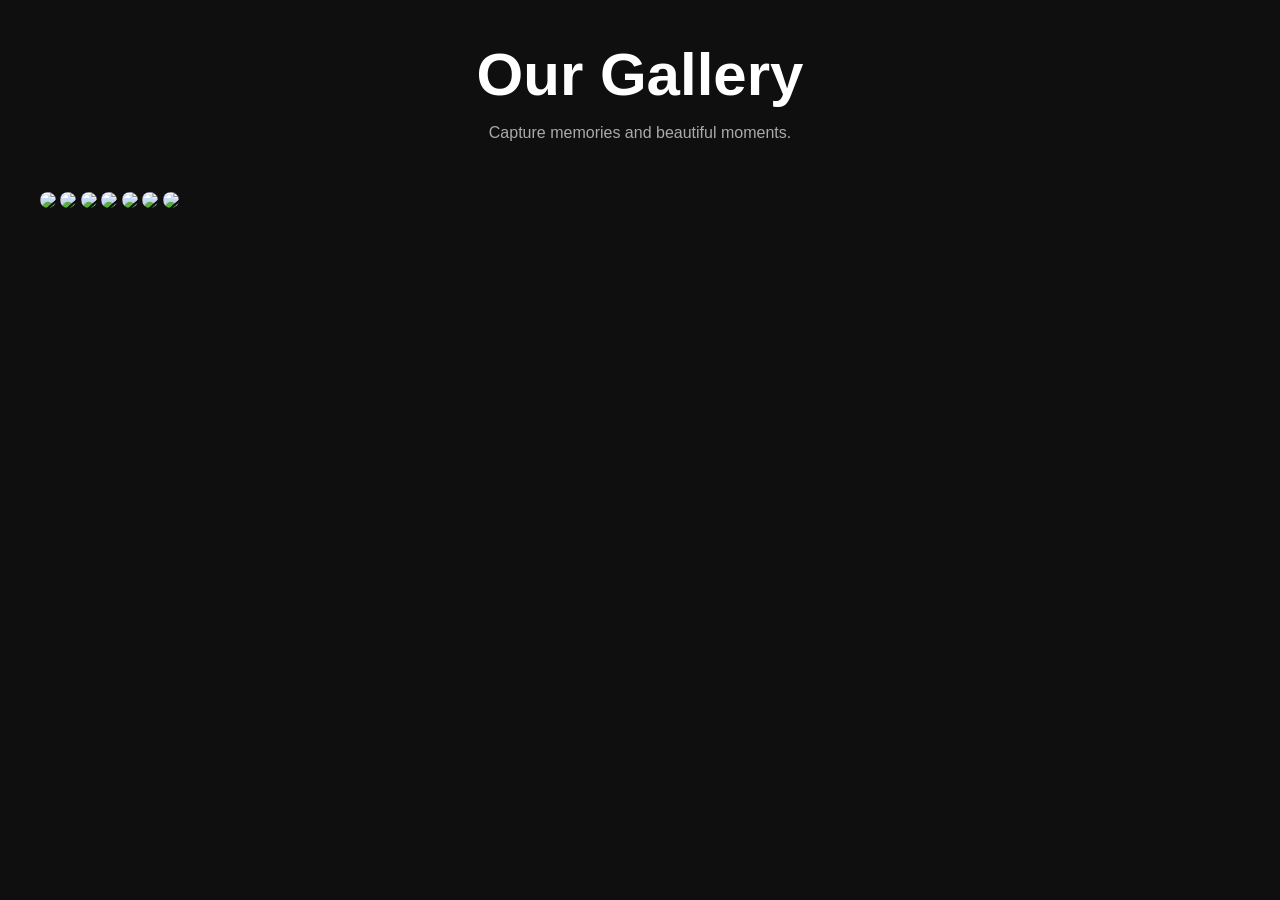
==== gallery.html @ 97157a41 "Add files via upload" ====
<!DOCTYPE html>
<html lang="id">
<head>
<meta charset="UTF-8">
<meta name="viewport" content="width=device-width, initial-scale=1.0">
<title>Gallery | Rai.photograph_</title>
<link rel="icon" type="image/jpg" href="https://c8.alamy.com/comp/2A682HN/slr-camera-photography-logo-icon-vector-design-2A682HN.jpg">

<style>

*{
margin:0;
padding:0;
box-sizing:border-box;
font-family:Segoe UI,sans-serif;
}

body{
background:#0f0f0f;
color:white;
padding:40px;
animation:fade 1s;
}

@keyframes fade{
from{
opacity:0;
}
to{
opacity:1;
}
}

h1{
text-align:center;
font-size:60px;
margin-bottom:15px;
}

p{
text-align:center;
color:#aaa;
margin-bottom:50px;
}

/* Masonry Gallery */

.gallery{
column-count:3;
column-gap:15px;
}

.gallery img{
width:100%;
margin-bottom:15px;
border-radius:20px;
cursor:pointer;
transition:.4s;
}

.gallery img:hover{
transform:scale(1.03);
filter:brightness(1.1);
}

/* Lightbox */

.lightbox{
position:fixed;
top:0;
left:0;
width:100%;
height:100%;
background:rgba(0,0,0,.95);
display:none;
justify-content:center;
align-items:center;
z-index:999;
}

.lightbox img{
max-width:90%;
max-height:90%;
border-radius:20px;
animation:zoom .3s;
}

@keyframes zoom{
from{
transform:scale(.8);
opacity:0;
}
to{
transform:scale(1);
opacity:1;
}
}

@media(max-width:900px){

.gallery{
column-count:2;
}

h1{
font-size:45px;
}

}

@media(max-width:600px){

.gallery{
column-count:1;
}

h1{
font-size:35px;
}

}

</style>
</head>
<body>
<h1>Our Gallery</h1>
<p>Capture memories and beautiful moments.</p>

<div class="gallery">

<img src="https://mail.google.com/mail/u/0?ui=2&ik=b12fa84a9f&attid=0.1&permmsgid=msg-a:r-7731958772269669867&th=19ebb6af8c83b224&view=att&disp=safe&realattid=f_mqasoson4&zw">
<img src="https://mail.google.com/mail/u/0?ui=2&ik=b12fa84a9f&attid=0.2&permmsgid=msg-a:r-7731958772269669867&th=19ebb6af8c83b224&view=att&disp=safe&realattid=f_mqasosni1&zw">
<img src="https://mail.google.com/mail/u/0?ui=2&ik=b12fa84a9f&attid=0.3&permmsgid=msg-a:r-7731958772269669867&th=19ebb6af8c83b224&view=att&disp=safe&realattid=f_mqasoso93&zw">
<img src="https://mail.google.com/mail/u/0?ui=2&ik=b12fa84a9f&attid=0.4&permmsgid=msg-a:r-7731958772269669867&th=19ebb6af8c83b224&view=att&disp=safe&realattid=f_mqasosmu0&zw">
<img src="https://mail.google.com/mail/u/0?ui=2&ik=b12fa84a9f&attid=0.5&permmsgid=msg-a:r-7731958772269669867&th=19ebb6af8c83b224&view=att&disp=safe&realattid=f_mqasosnw2&zw">
<img src="https://mail.google.com/mail/u/0?ui=2&ik=b12fa84a9f&attid=0.8&permmsgid=msg-a:r-7731958772269669867&th=19ebb6af8c83b224&view=att&disp=safe&realattid=f_mqasospd6&zw">
<img src="https://mail.google.com/mail/u/0?ui=2&ik=b12fa84a9f&attid=0.10&permmsgid=msg-a:r-7731958772269669867&th=19ebb6af8c83b224&view=att&disp=safe&realattid=f_mqasospp7&zw">

</div>
<div class="lightbox">
<img src="">
</div>

<script>

let images = document.querySelectorAll(".gallery img");
let lightbox = document.querySelector(".lightbox");
let preview = document.querySelector(".lightbox img");

images.forEach(img=>{

img.onclick = ()=>{

lightbox.style.display = "flex";
preview.src = img.src;

}

});

lightbox.onclick = ()=>{

lightbox.style.display = "none";

}

</script>

</body>
</html>
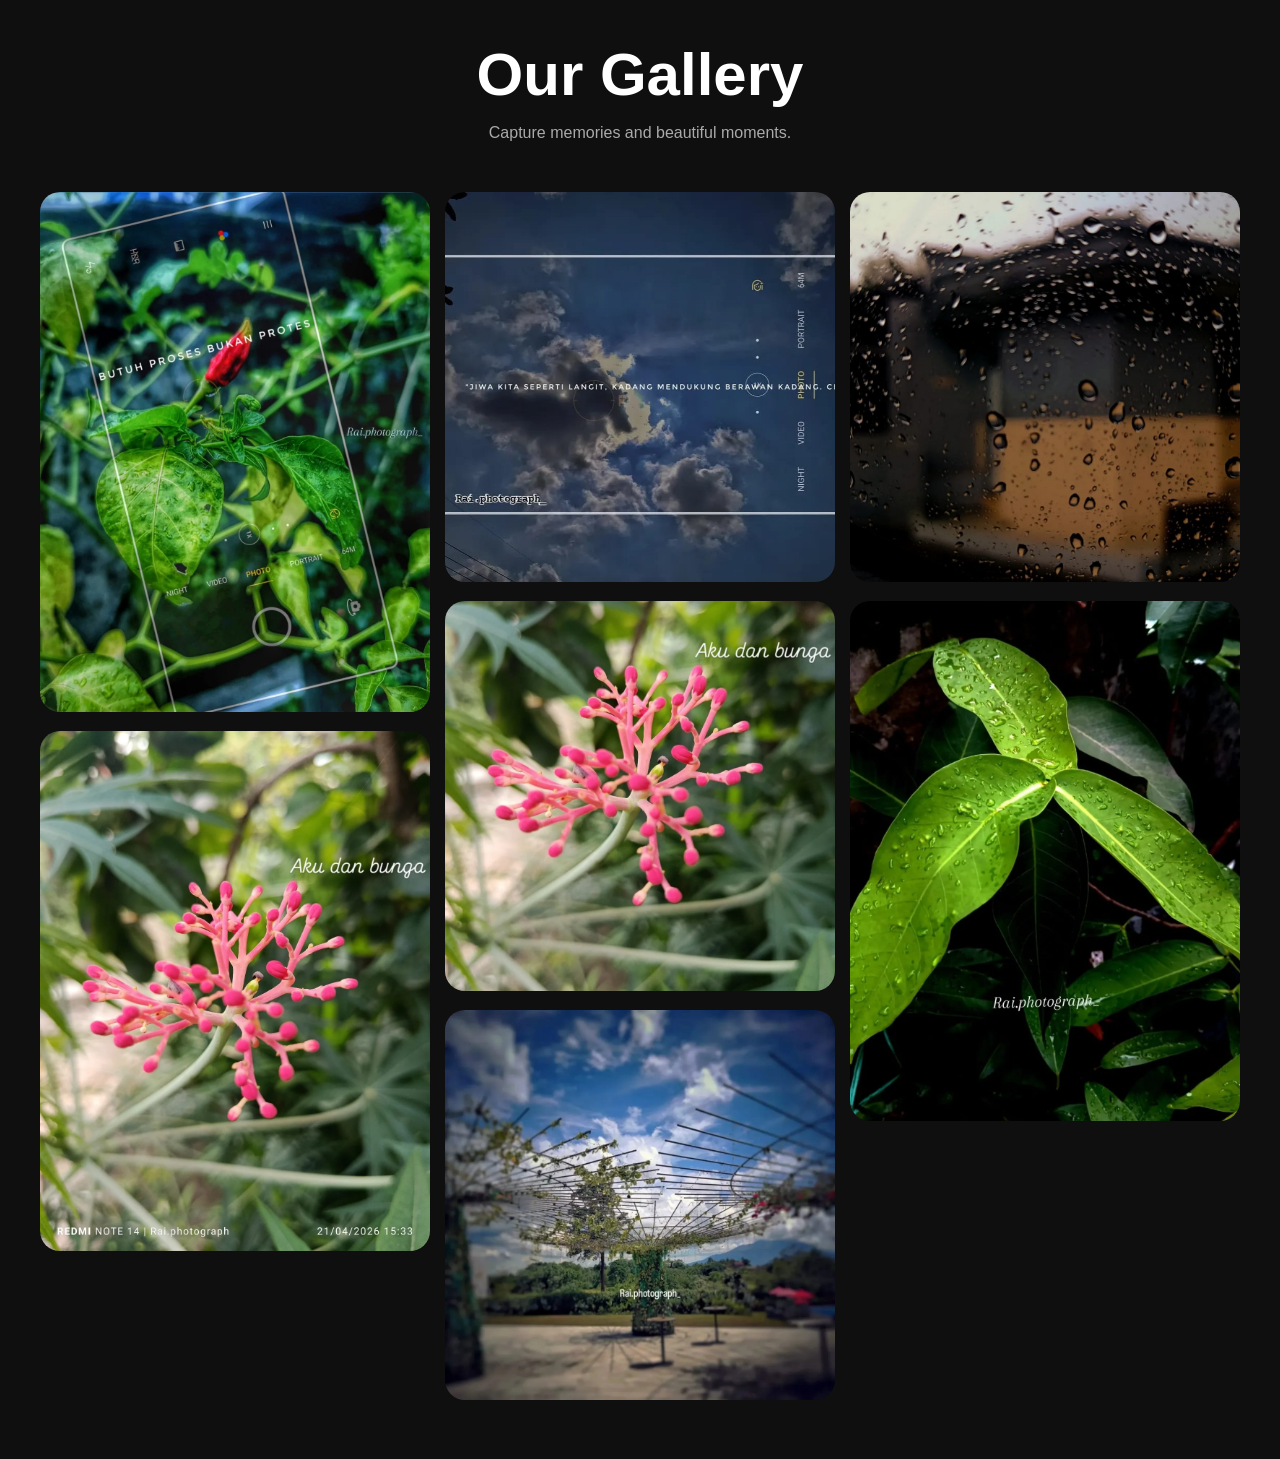
==== commit 8b5d45b6: "Add files via upload" ====
--- a/gallery.html
+++ b/gallery.html
@@ -128,13 +128,13 @@
 
 <div class="gallery">
 
-<img src="https://mail.google.com/mail/u/0?ui=2&ik=b12fa84a9f&attid=0.1&permmsgid=msg-a:r-7731958772269669867&th=19ebb6af8c83b224&view=att&disp=safe&realattid=f_mqasoson4&zw">
-<img src="https://mail.google.com/mail/u/0?ui=2&ik=b12fa84a9f&attid=0.2&permmsgid=msg-a:r-7731958772269669867&th=19ebb6af8c83b224&view=att&disp=safe&realattid=f_mqasosni1&zw">
-<img src="https://mail.google.com/mail/u/0?ui=2&ik=b12fa84a9f&attid=0.3&permmsgid=msg-a:r-7731958772269669867&th=19ebb6af8c83b224&view=att&disp=safe&realattid=f_mqasoso93&zw">
-<img src="https://mail.google.com/mail/u/0?ui=2&ik=b12fa84a9f&attid=0.4&permmsgid=msg-a:r-7731958772269669867&th=19ebb6af8c83b224&view=att&disp=safe&realattid=f_mqasosmu0&zw">
-<img src="https://mail.google.com/mail/u/0?ui=2&ik=b12fa84a9f&attid=0.5&permmsgid=msg-a:r-7731958772269669867&th=19ebb6af8c83b224&view=att&disp=safe&realattid=f_mqasosnw2&zw">
-<img src="https://mail.google.com/mail/u/0?ui=2&ik=b12fa84a9f&attid=0.8&permmsgid=msg-a:r-7731958772269669867&th=19ebb6af8c83b224&view=att&disp=safe&realattid=f_mqasospd6&zw">
-<img src="https://mail.google.com/mail/u/0?ui=2&ik=b12fa84a9f&attid=0.10&permmsgid=msg-a:r-7731958772269669867&th=19ebb6af8c83b224&view=att&disp=safe&realattid=f_mqasospp7&zw">
+<img src="alam.jpg">
+<img src="alam 2.jpg">
+<img src="alam 5.jpg">
+<img src="aku dan bunga.jpg">
+<img src="HANS.jpg">
+<img src="kaca.jpg">
+<img src="alam 4.jpg">
 
 </div>
 <div class="lightbox">
